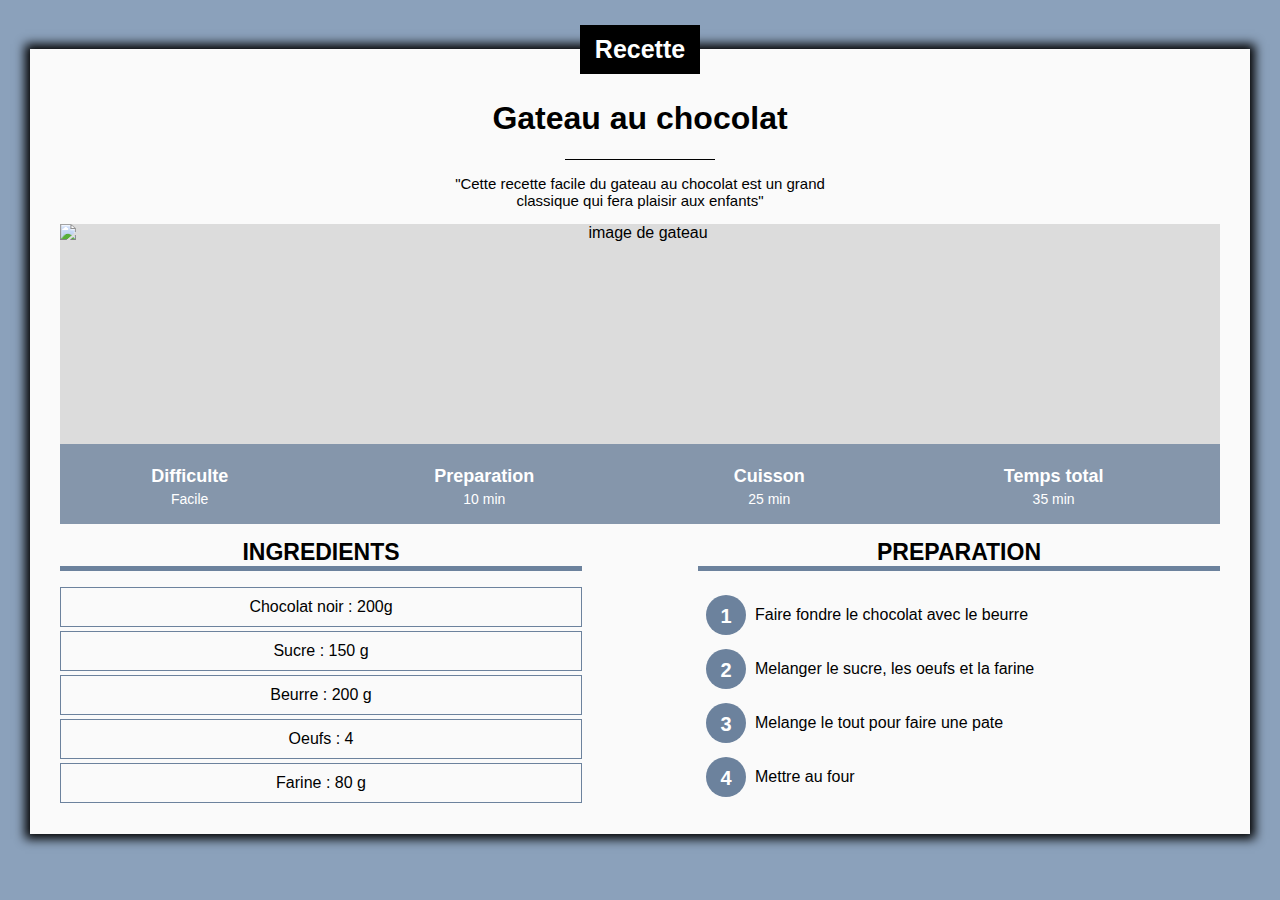
==== index.html @ fa538b4d "Add files via upload" ====
<!DOCTYPE html>
<head>
    <title>Exercice Gateau</title>
    <meta charset="utf-8">
    <link rel="styleSheet" href="style.css" >
        
</head>
<body>
    
    <div class="center cath">
        <p class="cathegorie">Recette</p>
    </div> 
    <div class="contenir">   
        <h1 class="titre">Gateau au chocolat</h1>
        <div class="separateur">
        </div>
        <div class="center">
            <p class="description">"Cette recette facile du gateau au chocolat est un grand classique qui fera plaisir aux enfants"</p>

        </div>
        <div class="info" >
            <img class="center info" src="images/gateau.jpg" alt="image de gateau">
            <table  class="info">
                <thead>
                    <tr>
                        <th>Difficulte</th>
                        <th>Preparation</th>
                        <th>Cuisson</th>
                        <th>Temps total</th>
                    </tr>
                </thead>
                <tbody>
                    <tr>
                        <td>Facile</td>
                        <td>10 min</td>
                        <td>25 min</td>
                        <td>35 min</td>
                    </tr>
                </tbody>
            </table>
        </div>
       
        <div >
            <div class="colonne1 colonne">
                <h1>Ingredients</h1>
                <div class="ingredients">
                    <p>Chocolat noir : 200g</p>
                    <P>Sucre : 150 g</p>
                    <P>Beurre : 200 g</p>
                    <p>Oeufs : 4</p>
                    <p>Farine : 80 g</p>
                
                </div>
            </div>
            <div class="colonne2 colonne">
                <h1>Preparation</h1>
                <table class="preparation" >
                    <tr><td ><p class="numero">1</p></td><td >Faire fondre le chocolat avec le beurre</td> </tr>
                    <tr ><td><p class="numero">2</p></td><td>Melanger le sucre, les oeufs et la farine</td> </tr>
                    <tr ><td><p class="numero">3</p></td><td>Melange le tout  pour faire une pate</td> </tr>
                    <tr><td><p class="numero">4</p></td><td>Mettre au four</td></tr>    
                </table>
                   
                 
                
            </div>
           
        </div>
    </div>
    
</body>
---- style.css ----
body{
    background-color: #8BA1BB;
    font-family: Arial, Helvetica, sans-serif;
    margin: 0px;
}
p.cathegorie{
    background-color: #000000;
    color: white;
    display: inline-block;
    font-size: 25px;
    width: 100px;
    font-weight: bold;
    padding: 10px;

}

.center{
    text-align: center;
    width: 100%;



}
div.contenir{
background-color: rgb(250, 250, 250);   
margin: 30px;
padding: 30px;
box-shadow: 0 0 10px 5px;

}
h1.titre{
    text-align: center;

}
p.description{
    width: 400px;
    display: inline-block;
    font-size: 15px;

}
div.cath{
    margin-bottom: -80px;
}
div.description{
    text-align: center;
}
div.separateur{
    width: 150px;
    height: 1px;
    background-color: black;
    margin: auto;

}

div.info{
position: relative;

}
table.info{
    position: absolute;
    bottom: 0;
    width: 100%;
    color:white;
    background-color: #6C829DC5;
    height: 80px;

}

table.info td{
    text-align: center;
    font-size: 14px;
    vertical-align: top;
}
table.info th{
    font-size: 18px;
    vertical-align: bottom;
    padding-top: 20px;
}
img.info{
    display: block;
    min-width: 400px;
    object-fit: cover;
    min-height: 300px;
    background-color: gainsboro;
}
div.colonne1,div.colonne2{
    width: 45%;
}


div.colonne h1{
    text-align: center;
    font-size:23px;
    text-transform: uppercase;
    border-bottom: 5px solid #6C829D;
    
}
div.colonne1{
display: inline-block;
margin-right: 10%;
}
div.colonne2{
float: right;
}

div.ingredients p{
    border: 1px solid #6C829D;
    text-align: center;
    padding: 10px;
    margin-top: 4px;
    margin-bottom: 1px;
}
table.preparation .numero{
    background-color: #6C829D;
;
    width: 40px;
    height: 40px;
    border-radius: 100%;
    text-align: center;
    color: white;
    padding: 10px;
    font-size: 20px;
    font-weight: bold;
    box-sizing: border-box;
    vertical-align: top;
    margin: 5px;
}
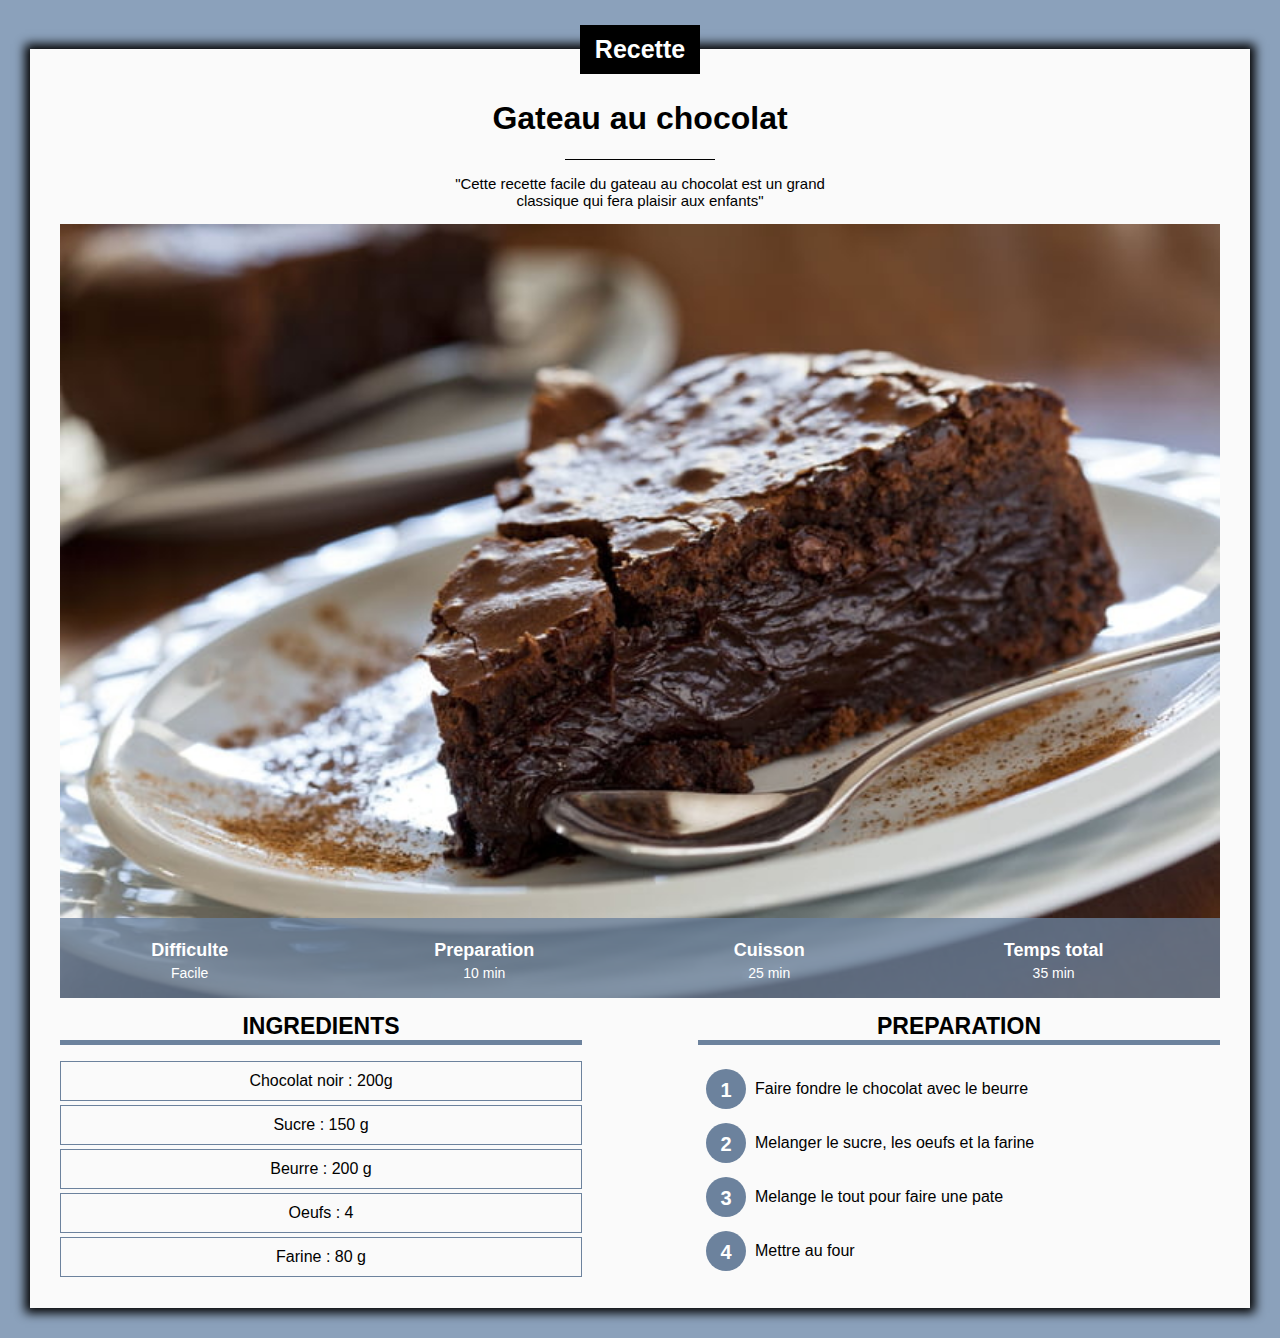
==== commit f25022ed: "Update index.html" ====
--- a/index.html
+++ b/index.html
@@ -19,7 +19,7 @@
 
         </div>
         <div class="info" >
-            <img class="center info" src="images/gateau.jpg" alt="image de gateau">
+            <img class="center info" src="gateau.jpg" alt="image de gateau">
             <table  class="info">
                 <thead>
                     <tr>
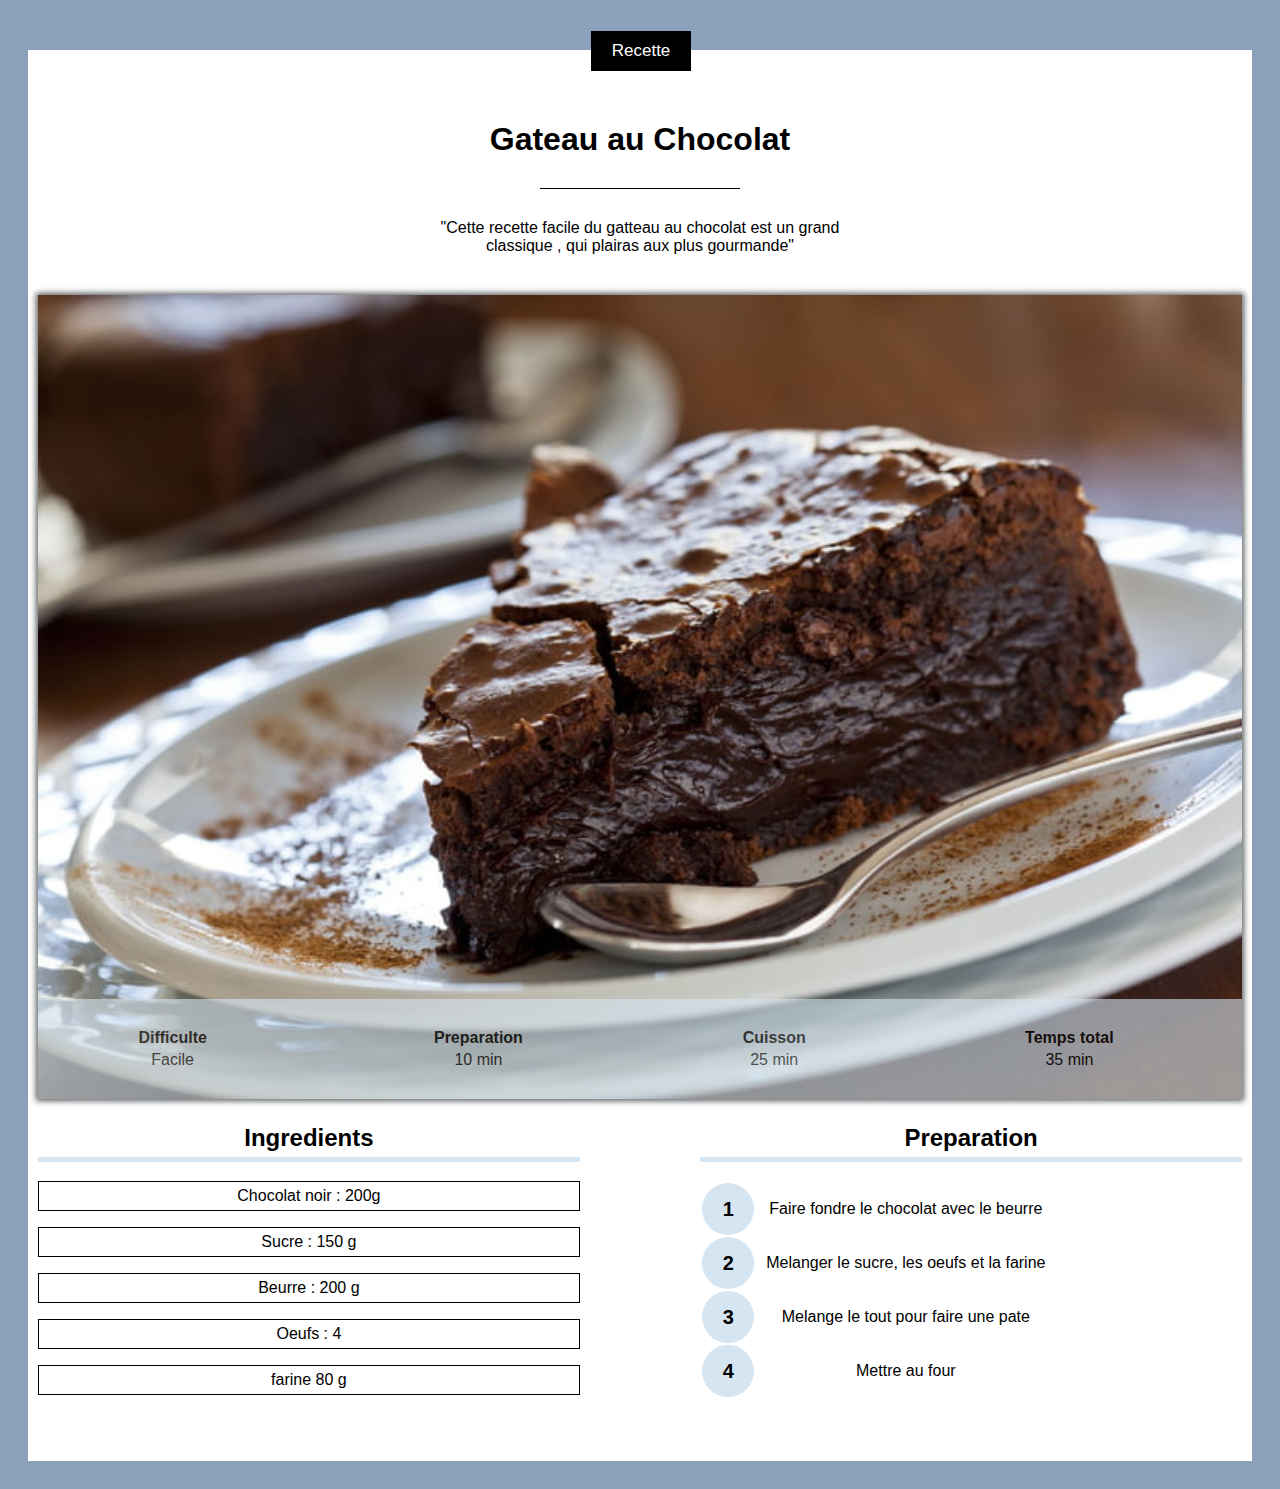
==== commit f7300ded: "Add files via upload" ====
--- a/index.html
+++ b/index.html
@@ -1,72 +1,91 @@
 <!DOCTYPE html>
-<head>
-    <title>Exercice Gateau</title>
-    <meta charset="utf-8">
-    <link rel="styleSheet" href="style.css" >
-        
-</head>
-<body>
-    
-    <div class="center cath">
-        <p class="cathegorie">Recette</p>
-    </div> 
-    <div class="contenir">   
-        <h1 class="titre">Gateau au chocolat</h1>
-        <div class="separateur">
+<html>
+    <head>
+        <title>Recette</title>
+        <meta  charset="utf-8">
+        <link rel="stylesheet" href="style.css">
+        <meta name="viewport" content="width=device-width, initial-scale=1.0">
+
+         
+    </head>
+    <body>
+        <div class="categorie">
+            <P class="center ">Recette</P>
         </div>
-        <div class="center">
-            <p class="description">"Cette recette facile du gateau au chocolat est un grand classique qui fera plaisir aux enfants"</p>
+        <div class="contenair">
+            <h1 class="center">Gateau au Chocolat</h1>
+            <div class="separateur"></div>
+            <div class="description center">
+                <p class="center">"Cette recette facile du gatteau au chocolat est un grand classique ,
+                    qui plairas aux plus gourmande"</p>
 
-        </div>
-        <div class="info" >
-            <img class="center info" src="gateau.jpg" alt="image de gateau">
-            <table  class="info">
-                <thead>
+            </div>
+            <div class="image">
+                <img s src="gateau.jpg" alt="image gatteau">
+
+                <table>
                     <tr>
                         <th>Difficulte</th>
                         <th>Preparation</th>
                         <th>Cuisson</th>
-                        <th>Temps total</th>
+                        <th>Temps total</th>    
                     </tr>
-                </thead>
-                <tbody>
                     <tr>
                         <td>Facile</td>
                         <td>10 min</td>
                         <td>25 min</td>
                         <td>35 min</td>
                     </tr>
-                </tbody>
-            </table>
-        </div>
-       
-        <div >
-            <div class="colonne1 colonne">
-                <h1>Ingredients</h1>
-                <div class="ingredients">
+                   
+                </table>    
+            </div>
+            <div class="coll">
+                <div class="colonne1 ">
+                    <h2>Ingredients</h2>
                     <p>Chocolat noir : 200g</p>
-                    <P>Sucre : 150 g</p>
-                    <P>Beurre : 200 g</p>
+                    <p>Sucre : 150 g</p>
+                    <p>Beurre : 200 g</p>
                     <p>Oeufs : 4</p>
-                    <p>Farine : 80 g</p>
-                
+                    <p>farine 80 g</p>
+                </div> 
+                <div class="colonne2">
+                    <h2>Preparation</h2>
+                        <table>
+                            <tr>
+                                <th class="numero">1</th>
+                            
+                                <td class="num">Faire fondre le chocolat avec le beurre</td>
+                               
+                            </tr>
+                            <tr>
+                                <p>
+                                <th class="numero">2</th>
+                            
+                                <td class="num">Melanger le sucre, les oeufs et la farine</td>
+                                </p>  
+                            </tr>    
+                            <tr>
+                            <p>
+                                <th  class="numero">3</th>
+                            
+                                <td class="num">Melange le tout  pour faire une pate</td>
+                            </p>         
+                            </tr>
+                            <tr>
+                            <p>
+                                <th class="numero">4</th>
+                                <td class="num">Mettre au four</td>
+                            </p> 
+                            </tr>   
+                        </table>
+                            
+                    
+                    
                 </div>
             </div>
-            <div class="colonne2 colonne">
-                <h1>Preparation</h1>
-                <table class="preparation" >
-                    <tr><td ><p class="numero">1</p></td><td >Faire fondre le chocolat avec le beurre</td> </tr>
-                    <tr ><td><p class="numero">2</p></td><td>Melanger le sucre, les oeufs et la farine</td> </tr>
-                    <tr ><td><p class="numero">3</p></td><td>Melange le tout  pour faire une pate</td> </tr>
-                    <tr><td><p class="numero">4</p></td><td>Mettre au four</td></tr>    
-                </table>
-                   
-                 
-                
-            </div>
-           
+               
+            
         </div>
-    </div>
-    
-</body>
-
+        
+    </body>
+</html>--- a/style.css
+++ b/style.css
@@ -1,127 +1,189 @@
+
+*{
+}
 body{
-    background-color: #8BA1BB;
+    background-color: rgb(139, 161, 187);
+    padding: 20px;
     font-family: Arial, Helvetica, sans-serif;
-    margin: 0px;
-}
-p.cathegorie{
-    background-color: #000000;
-    color: white;
-    display: inline-block;
-    font-size: 25px;
-    width: 100px;
-    font-weight: bold;
-    padding: 10px;
 
 }
 
+
+div.contenair{
+    background-color: white;
+    font-family: Arial, Helvetica, sans-serif;
+    padding: 50px 10px;
+
+}
+div.categorie{
+    background-color: black;
+    margin: 0px 40%;
+    font-size: 17px;
+    width: 100px;
+    padding: 0px;
+    display: inline-block;
+    margin-bottom: -25px;
+    overflow: auto;
+    color: #fff;
+
+}
+div.categorie p{
+    margin: 10px;
+}
+div.contenair h1{
+}
 .center{
-    text-align: center;
-    width: 100%;
+
+    text-align: center;  
+             
+                    
+}
 
 
-
-}
-div.contenir{
-background-color: rgb(250, 250, 250);   
-margin: 30px;
-padding: 30px;
-box-shadow: 0 0 10px 5px;
-
-}
-h1.titre{
-    text-align: center;
-
-}
-p.description{
+div.description{
     width: 400px;
-    display: inline-block;
-    font-size: 15px;
-
-}
-div.cath{
-    margin-bottom: -80px;
-}
-div.description{
-    text-align: center;
-}
-div.separateur{
-    width: 150px;
-    height: 1px;
-    background-color: black;
     margin: auto;
 
 }
 
-div.info{
-position: relative;
+.separateur{
+    width: 200px;
+    border-bottom: 1px solid black;
+    margin: 30px auto;
 
 }
-table.info{
-    position: absolute;
-    bottom: 0;
-    width: 100%;
-    color:white;
-    background-color: #6C829DC5;
-    height: 80px;
+div.image{
+
+    margin-top: 40px;
+ 
+    position: relative;
 
 }
+div.image img {
 
-table.info td{
+   box-shadow: 0px 0px 6px 2px rgb(90, 93, 95);
+   object-fit: cover;
+   display: block;  
+   width: 100%;
+
+
+}
+div.image table{
+    position:absolute;
+    bottom: 0px;
+    width: 100%;
+    background-color: rgb(213, 229, 242);
+    opacity: 0.6;
     text-align: center;
-    font-size: 14px;
+    height: 100px;
+
+}
+div.image table th{
+    vertical-align: bottom;
+    font-weight: bold;
+
+}
+div.image table td{
     vertical-align: top;
+
 }
-table.info th{
-    font-size: 18px;
-    vertical-align: bottom;
-    padding-top: 20px;
+div.coll{
+    background-color: #fff;
+    width: 100%;
 }
-img.info{
+div.colonne1 h2{
+    padding: 5px;
+    border-bottom: 5px solid rgb(213, 229, 242);
+    text-align: center;
+
+}
+div.colonne1{
+    width: 100%;
     display: block;
-    min-width: 400px;
-    object-fit: cover;
-    min-height: 300px;
-    background-color: gainsboro;
+
+
 }
-div.colonne1,div.colonne2{
-    width: 45%;
+div.colonne1 P{
+border: 1PX solid black;
+padding: 5px;
+text-align: center;
+
+
+}
+div.colonne2{
+    width: 100%;
+
+}
+div.colonne2 h2{
+    padding: 5px;
+    border-bottom: 5px solid rgb(213, 229, 242);
+    text-align: center;
+
+}
+div.colonne2 .numero{
+    font-size: 20px;
+    background-color: rgb(213, 229, 242);
+    width: 50px;
+    border-radius: 100%;
+    height: 50px;
+}
+div.colonne2 .num{
+    text-align: center;
+    padding: 10px;
 }
 
 
-div.colonne h1{
+@media only screen and (min-width: 768px) {
+    div.categorie{
+        background-color: black;
+        margin: 3px 46%;
+        width: 100px;
+        margin-bottom: -25px;
+        display: inline-block;
+    
+    }
+    div.description{
+        width: 400px;
+        margin: auto;
+    
+    }
+    div.colonne1{
+        width: 45%;
+        margin-right: 10%;
+        display: inline-block;
+    
+    
+    }
+    div.colonne1 P{
+    border: 1PX solid black;
+    padding: 5px;
     text-align: center;
-    font-size:23px;
-    text-transform: uppercase;
-    border-bottom: 5px solid #6C829D;
+    
+    
+    }
+    div.colonne2{
+        float: right;
+        width: 45%;
+    
+    }
+    div.colonne2 h2{
+        padding: 5px;
+        border-bottom: 5px solid rgb(213, 229, 242);
+        text-align: center;
+    
+    }
+    div.colonne2 .numero{
+        font-size: 20px;
+        background-color: rgb(213, 229, 242);
+        width: 50px;
+        border-radius: 100%;
+        height: 50px;
+    }
+    div.colonne2 .num{
+        text-align: center;
+        padding: 10px;
+    }
+    
+    
     
 }
-div.colonne1{
-display: inline-block;
-margin-right: 10%;
-}
-div.colonne2{
-float: right;
-}
-
-div.ingredients p{
-    border: 1px solid #6C829D;
-    text-align: center;
-    padding: 10px;
-    margin-top: 4px;
-    margin-bottom: 1px;
-}
-table.preparation .numero{
-    background-color: #6C829D;
-;
-    width: 40px;
-    height: 40px;
-    border-radius: 100%;
-    text-align: center;
-    color: white;
-    padding: 10px;
-    font-size: 20px;
-    font-weight: bold;
-    box-sizing: border-box;
-    vertical-align: top;
-    margin: 5px;
-}
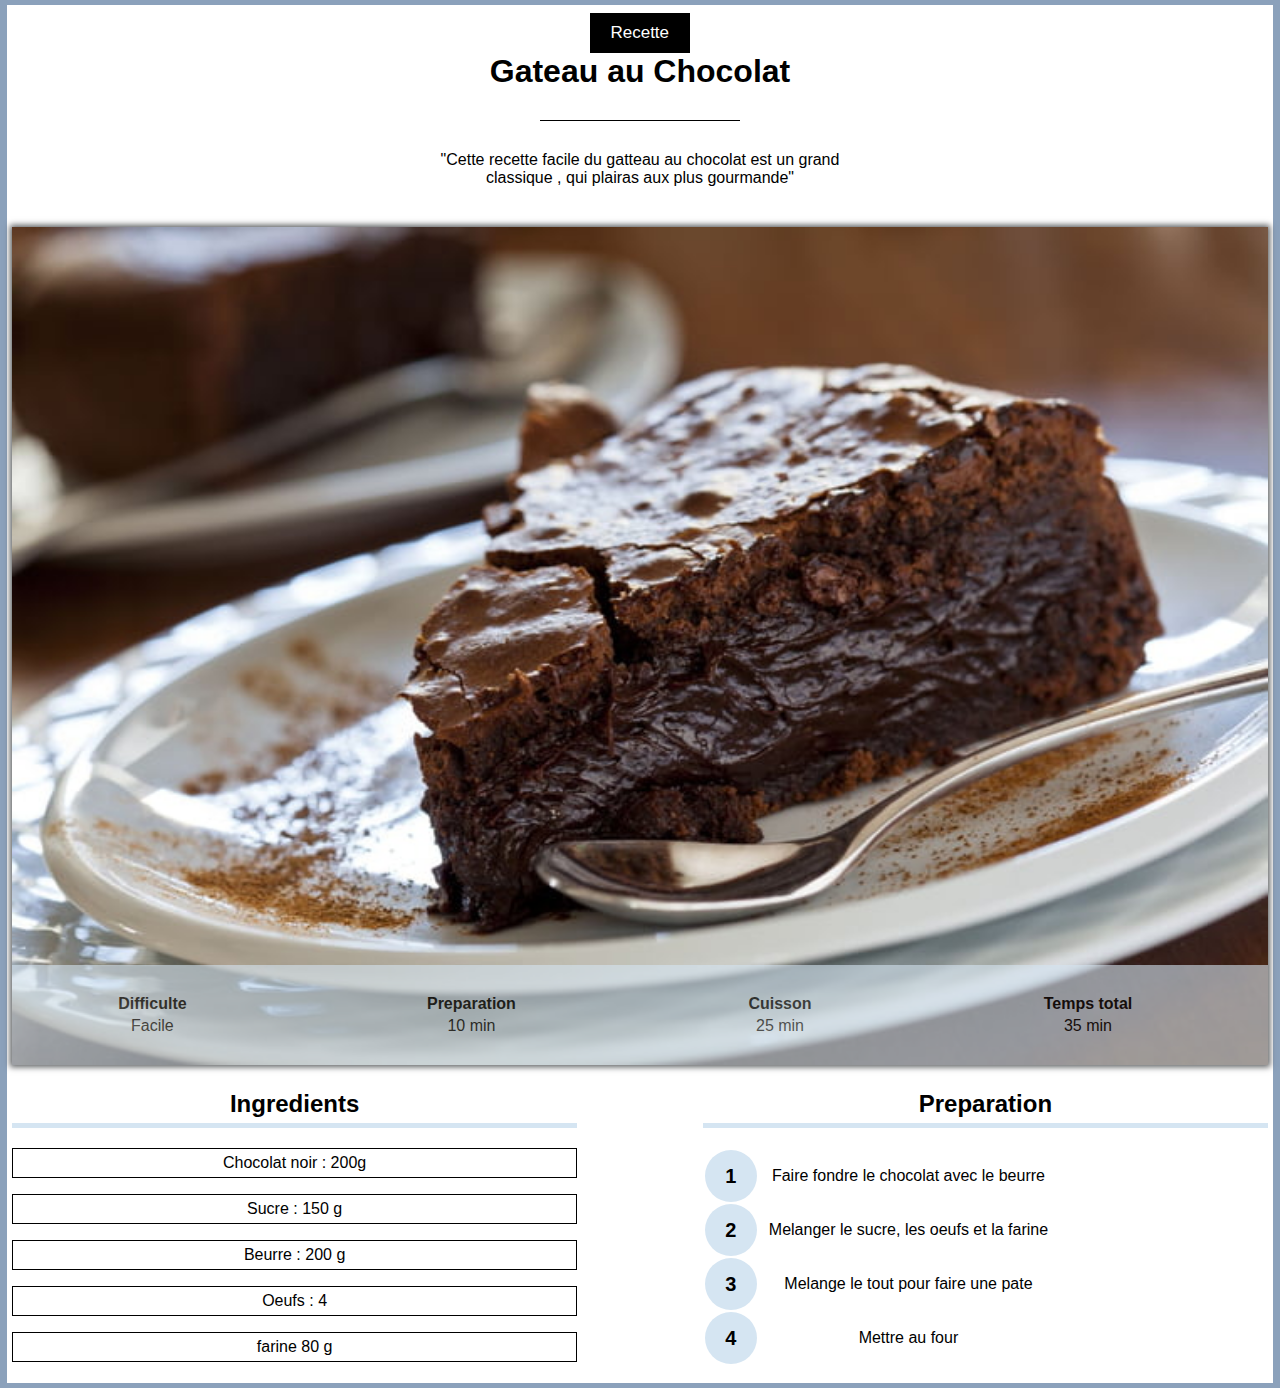
==== commit 98bfcbc9: "Add files via upload" ====
--- a/index.html
+++ b/index.html
@@ -9,10 +9,11 @@
          
     </head>
     <body>
-        <div class="categorie">
-            <P class="center ">Recette</P>
-        </div>
+        
         <div class="contenair">
+            <div class="categorie">
+                <P class="center ">Recette</P>
+            </div>
             <h1 class="center">Gateau au Chocolat</h1>
             <div class="separateur"></div>
             <div class="description center">
--- a/style.css
+++ b/style.css
@@ -3,8 +3,8 @@
 }
 body{
     background-color: rgb(139, 161, 187);
-    padding: 20px;
     font-family: Arial, Helvetica, sans-serif;
+    margin: 2px;
 
 }
 
@@ -12,17 +12,18 @@
 div.contenair{
     background-color: white;
     font-family: Arial, Helvetica, sans-serif;
-    padding: 50px 10px;
+    padding-top: 20px ;
+    padding: 5px;
+
+    margin: 5px;
 
 }
 div.categorie{
     background-color: black;
-    margin: 0px 40%;
+    margin: -20px 40%;
     font-size: 17px;
+    padding: 0px;
     width: 100px;
-    padding: 0px;
-    display: inline-block;
-    margin-bottom: -25px;
     overflow: auto;
     color: #fff;
 
@@ -41,7 +42,7 @@
 
 
 div.description{
-    width: 400px;
+    width: 100%;
     margin: auto;
 
 }
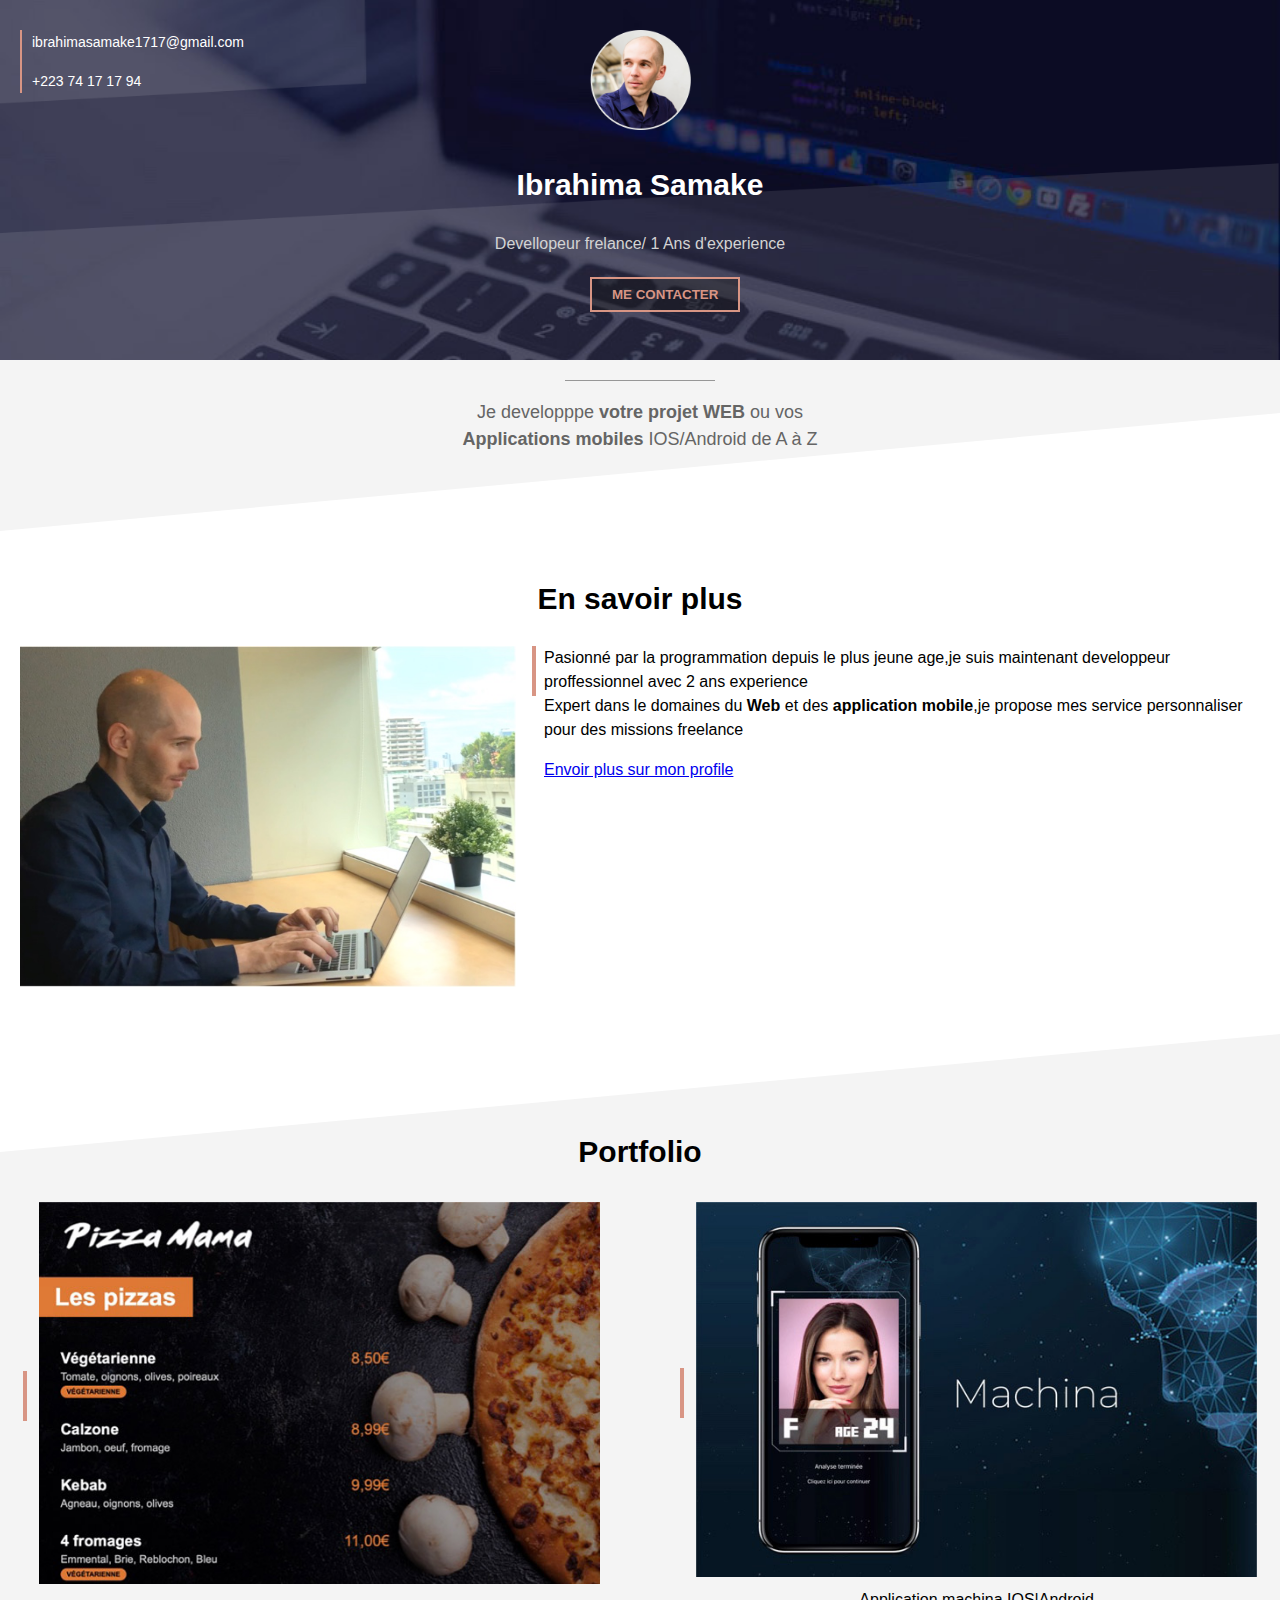
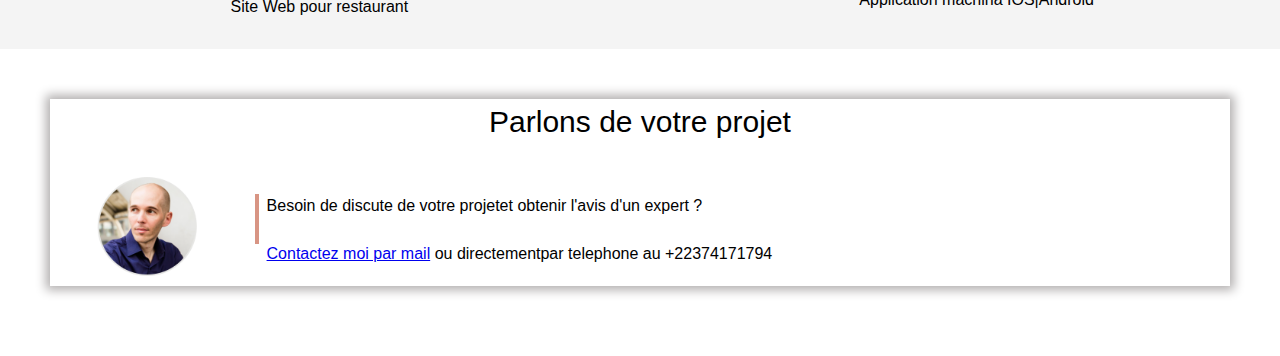
==== commit 687f2906: "Add files via upload" ====
--- a/index.html
+++ b/index.html
@@ -1,92 +1,100 @@
 <!DOCTYPE html>
-<html>
-    <head>
-        <title>Recette</title>
-        <meta  charset="utf-8">
-        <link rel="stylesheet" href="style.css">
-        <meta name="viewport" content="width=device-width, initial-scale=1.0">
+<html lang="en">
+<head>
+    <meta charset="UTF-8">
+    <meta http-equiv="X-UA-Compatible" content="IE=edge">
+    <meta name="viewport" content="width=device-width, initial-scale=1.0">
+    <title>Ibrahima Samake</title>
+    <link rel="stylesheet" href="style.css">
+</head>
+<body>
+    <!--COUVERTURE-->
+    <div class="cover">
+        
+        <img class="cover-profil" src="profile.png"/>
+        <h2>Ibrahima Samake</h2>
+        <p>Devellopeur frelance/ 1 Ans d'experience</p>
+        <button class="cover-button"><a href="#">ME CONTACTER</a></button>
 
-         
-    </head>
-    <body>
-        
-        <div class="contenair">
-            <div class="categorie">
-                <P class="center ">Recette</P>
+        <div class="cover-contact">
+            <P><a href="mailto:ibrahimasamake1717@gmail.com?subject=Contact%20depuis%20site%20web">ibrahimasamake1717@gmail.com</a></P>
+            <p><a href="tel:+22374171794">+223 74 17 17 94</a></p>
+        </div>
+       
+    </div>
+    <!--SECTION GRISE 1-->
+    <div class="section section-grise1 ">
+        <div class="separateur"></div>
+        <p>Je developppe <b>votre projet WEB</b> ou vos 
+         <b>Applications mobiles</b> IOS/Android de A à Z </p>
+    </div>
+    <!--SECTION blanc1 1-->
+    <div class="section section-blanc1 ">
+        <h2>En savoir plus</h2>
+        <img src="profile2.jpg" class="col40">
+
+        <div class="col60 floatright " style="padding-left: 16px; ">
+            <div class="text-avec-ligne-verticale">
+                <p>Pasionné par la programmation depuis le plus jeune age,je suis maintenant developpeur proffessionnel avec 2 ans experience<br>
+                    Expert dans le domaines du <b>Web</b> et des <b>application mobile</b>,je propose mes service personnaliser pour des missions freelance </p>
+                <a href="https://www.linkedin.com/in/ibrahima-samake-35184a248" target="_blank" >Envoir plus sur mon profile</a>
+            
             </div>
-            <h1 class="center">Gateau au Chocolat</h1>
-            <div class="separateur"></div>
-            <div class="description center">
-                <p class="center">"Cette recette facile du gatteau au chocolat est un grand classique ,
-                    qui plairas aux plus gourmande"</p>
+        </div>
+    </div>
+        <!--SECTION GRISE 2-->
 
-            </div>
-            <div class="image">
-                <img s src="gateau.jpg" alt="image gatteau">
-
-                <table>
+    <div class="section section-grise2" style="">
+        <h2>Portfolio</h2>
+            <table class="col_portfolio" style="display: inline-block; ">
+                <tr>
+                    <td><div class="bare-vertical"></div></td>
+                    <td><img  style="width: 100%;" src="project1small.jpg"></td>
+                </tr>
+                <tr>
+                    <td></td>
+                    <td style="text-align: center;">Site Web pour restaurant</td>
+                </tr>
+            </table>
+            <table class="col_portfolio floatright">
+                <tr>
+                    <td><div class="bare-vertical"></div></td>
+                    <td><img  style="width: 100%;" src="project2small.jpg"></td>
+                </tr>
+                <tr>
+                    <td></td>
+                    <td style="text-align: center;">Application machina IOS|Android</td>
+                </tr>
+            </table>      
+    </div>
+     <!--SECTION blanc1 2-->
+        <div class="section section-blanc2" style="width: 100%;">
+            <div class="frame">
+                <p class="frame-title">Parlons de votre projet</p>
+                <table style="width:100%">
                     <tr>
-                        <th>Difficulte</th>
-                        <th>Preparation</th>
-                        <th>Cuisson</th>
-                        <th>Temps total</th>    
+                        <td valign="top" align="center"><img  class="" src="profile.png "  width="100px">
+                        </td>
+                        <td>
+                            <div  style="padding-left: 10px;"  >
+                                <div class=" text-avec-ligne-verticale">
+                                    <p>Besoin de discute de votre projetet obtenir l'avis d'un expert ?
+                                        <br><br>
+                                    <a href="#"> Contactez moi par mail</a> ou directementpar telephone au +22374171794 </p>
+                                </div>
+                            </div>    
+                        </td>
                     </tr>
-                    <tr>
-                        <td>Facile</td>
-                        <td>10 min</td>
-                        <td>25 min</td>
-                        <td>35 min</td>
-                    </tr>
-                   
                 </table>    
             </div>
-            <div class="coll">
-                <div class="colonne1 ">
-                    <h2>Ingredients</h2>
-                    <p>Chocolat noir : 200g</p>
-                    <p>Sucre : 150 g</p>
-                    <p>Beurre : 200 g</p>
-                    <p>Oeufs : 4</p>
-                    <p>farine 80 g</p>
-                </div> 
-                <div class="colonne2">
-                    <h2>Preparation</h2>
-                        <table>
-                            <tr>
-                                <th class="numero">1</th>
-                            
-                                <td class="num">Faire fondre le chocolat avec le beurre</td>
-                               
-                            </tr>
-                            <tr>
-                                <p>
-                                <th class="numero">2</th>
-                            
-                                <td class="num">Melanger le sucre, les oeufs et la farine</td>
-                                </p>  
-                            </tr>    
-                            <tr>
-                            <p>
-                                <th  class="numero">3</th>
-                            
-                                <td class="num">Melange le tout  pour faire une pate</td>
-                            </p>         
-                            </tr>
-                            <tr>
-                            <p>
-                                <th class="numero">4</th>
-                                <td class="num">Mettre au four</td>
-                            </p> 
-                            </tr>   
-                        </table>
-                            
-                    
-                    
-                </div>
-            </div>
-               
             
-        </div>
+            
+        </div>    
+            
+            
+           
         
-    </body>
+        
+    </div>
+</body>
 </html>--- a/style.css
+++ b/style.css
@@ -1,190 +1,192 @@
-
 *{
+    box-sizing: border-box;
+}
+:root{
+    --color1:#D89584;
+    --color2:#F4F4F4;
 }
 body{
-    background-color: rgb(139, 161, 187);
+    margin: 0px;
+    padding: 0px;
     font-family: Arial, Helvetica, sans-serif;
-    margin: 2px;
+    line-height: 1.5;
+}
+div.cover{
+    background :url(cover_overlay.png) no-repeat center/100% 100%,url(cover.jpg) no-repeat center/cover;
+    position: relative;
+    height: 360px;
+}
+.cover-profil{
+
+    height: 100px;
+    position: relative;
+    left: 50%;
+    margin-left: -50px;
+    margin-top: 30px;
+}
+div.cover p{
+    text-align: center;
+    color:lightgray ;
+}
+
+  
+ 
+ 
+.cover h2{
+    
+    color: #fff;
+    
+} 
+div.cover-contact{
+    position: absolute;
+    top: 0px;
+    border-left: 2px solid var(--color1);
+    margin-left: 20px;
+    margin-top: 30px;
+    padding-left: 10px;
 
 }
-
-
-div.contenair{
-    background-color: white;
-    font-family: Arial, Helvetica, sans-serif;
-    padding-top: 20px ;
-    padding: 5px;
-
-    margin: 5px;
+div.cover-contact p {
+    text-align: left;
+    margin-top: 0px;
+    margin-bottom: 0px;
+   
 
 }
-div.categorie{
-    background-color: black;
-    margin: -20px 40%;
-    font-size: 17px;
-    padding: 0px;
-    width: 100px;
-    overflow: auto;
+div.cover-contact p:first-child{
+    margin-bottom: 15px;
+}
+div.cover-contact a {
+    color:#fff;
+    font-size: 14px;
+    text-decoration: none;
+}
+.cover-button{
+    position: relative;
+    left: 50%;
+    margin-left: -50px;
+    margin-top: 5px;
+    padding: 8px 20px;
+    border: 2px solid var(--color1);
+    background-color: #16151569;
+
+    
+
+}
+.cover-button a {
+    text-decoration: none;
+    color: var(--color1);
+    font-weight: bold;
+}
+.cover-button:hover{
+    border: 2px solid #fff;
+}
+.cover-button a:hover{
     color: #fff;
 
 }
-div.categorie p{
-    margin: 10px;
-}
-div.contenair h1{
-}
-.center{
-
-    text-align: center;  
-             
-                    
+.section{
+    padding-right: 20px;
+    padding-left: 20px;
+    padding-bottom:40px;
+    padding-top: 20px;
+    overflow: auto;
 }
 
-
-div.description{
-    width: 100%;
-    margin: auto;
+.section-grise1{
+    background:  url(triangle2white.svg) no-repeat center bottom/100%   ;
+    background-color: var(--color2);
+    padding-top: 20px ;
+    padding-bottom: 60px;
+}
+ection-blanc1{
+}
+.section-grise2{
+    background:  url(triangle1white.svg) no-repeat center top/100% ;
+    background-color: var(--color2);
+    padding-top: 70px ;
+    padding-bottom: 20px;
+}
+.section-blanc2{
 
 }
+h2{
+    text-align: center;
+    color: #000000;
+    font-size: 30px;
+} 
 
 .separateur{
-    width: 200px;
-    border-bottom: 1px solid black;
-    margin: 30px auto;
+    position: relative;
+    background-color: #979797;
+    width: 150px;
+    height: 1px;
+    left: 50%;
+    margin-left:-75px;
+}
+.section-grise1 P{
+    font-size: 18px;
+    width: 370px;
+    text-align: center;
+    margin-left:  auto;
+    margin-right: auto;
+    color: #656565 ;
 
 }
-div.image{
-
-    margin-top: 40px;
- 
-    position: relative;
+span{
+    font-weight: bold;
+}
+.col40{
+    width: 40%;
 
 }
-div.image img {
+.floatright{
+    float: right;
+}
+.col60{
 
-   box-shadow: 0px 0px 6px 2px rgb(90, 93, 95);
-   object-fit: cover;
-   display: block;  
-   width: 100%;
-
+    width: 60%;
+}
+div.text-avec-ligne-verticale{
+   
+    border-left: 4px solid var(--color1);
+    padding-left: 8px;
+    height: 50px;
+    display: inline-block;
+    
+}
+div.text-avec-ligne-verticale p{
+    margin-top:0px;
+    padding-top: 0px;
+    
+}
+div.bare-vertical{
+    background-color: var(--color1);
+    height: 50px;
+    width: 4px;
+    margin-right: 8px;
 
 }
-div.image table{
-    position:absolute;
-    bottom: 0px;
-    width: 100%;
-    background-color: rgb(213, 229, 242);
-    opacity: 0.6;
-    text-align: center;
-    height: 100px;
-
+.section-blanc2{
+   
 }
-div.image table th{
-    vertical-align: bottom;
-    font-weight: bold;
-
+.col_portfolio{
+    width: 47%;
 }
-div.image table td{
-    vertical-align: top;
-
+.frame{
+    
+    margin-top: 10px;
+    margin-bottom: 30px;
+    margin-right: 30px;
+    margin-left: 30px;
+    background-color: #fff;
+    box-shadow: 0px 0px 10px 4px #b1aeae;
 }
-div.coll{
-    background-color: #fff;
-    width: 100%;
-}
-div.colonne1 h2{
-    padding: 5px;
-    border-bottom: 5px solid rgb(213, 229, 242);
+.frame-title{
+    font-size: 30px;
     text-align: center;
 
 }
-div.colonne1{
-    width: 100%;
-    display: block;
-
-
-}
-div.colonne1 P{
-border: 1PX solid black;
-padding: 5px;
-text-align: center;
-
-
-}
-div.colonne2{
-    width: 100%;
-
-}
-div.colonne2 h2{
-    padding: 5px;
-    border-bottom: 5px solid rgb(213, 229, 242);
-    text-align: center;
-
-}
-div.colonne2 .numero{
-    font-size: 20px;
-    background-color: rgb(213, 229, 242);
-    width: 50px;
-    border-radius: 100%;
-    height: 50px;
-}
-div.colonne2 .num{
-    text-align: center;
-    padding: 10px;
-}
-
-
-@media only screen and (min-width: 768px) {
-    div.categorie{
-        background-color: black;
-        margin: 3px 46%;
-        width: 100px;
-        margin-bottom: -25px;
-        display: inline-block;
-    
-    }
-    div.description{
-        width: 400px;
-        margin: auto;
-    
-    }
-    div.colonne1{
-        width: 45%;
-        margin-right: 10%;
-        display: inline-block;
-    
-    
-    }
-    div.colonne1 P{
-    border: 1PX solid black;
-    padding: 5px;
-    text-align: center;
-    
-    
-    }
-    div.colonne2{
-        float: right;
-        width: 45%;
-    
-    }
-    div.colonne2 h2{
-        padding: 5px;
-        border-bottom: 5px solid rgb(213, 229, 242);
-        text-align: center;
-    
-    }
-    div.colonne2 .numero{
-        font-size: 20px;
-        background-color: rgb(213, 229, 242);
-        width: 50px;
-        border-radius: 100%;
-        height: 50px;
-    }
-    div.colonne2 .num{
-        text-align: center;
-        padding: 10px;
-    }
-    
-    
-    
-}
+.frame img{
+padding-top: 0px;
+}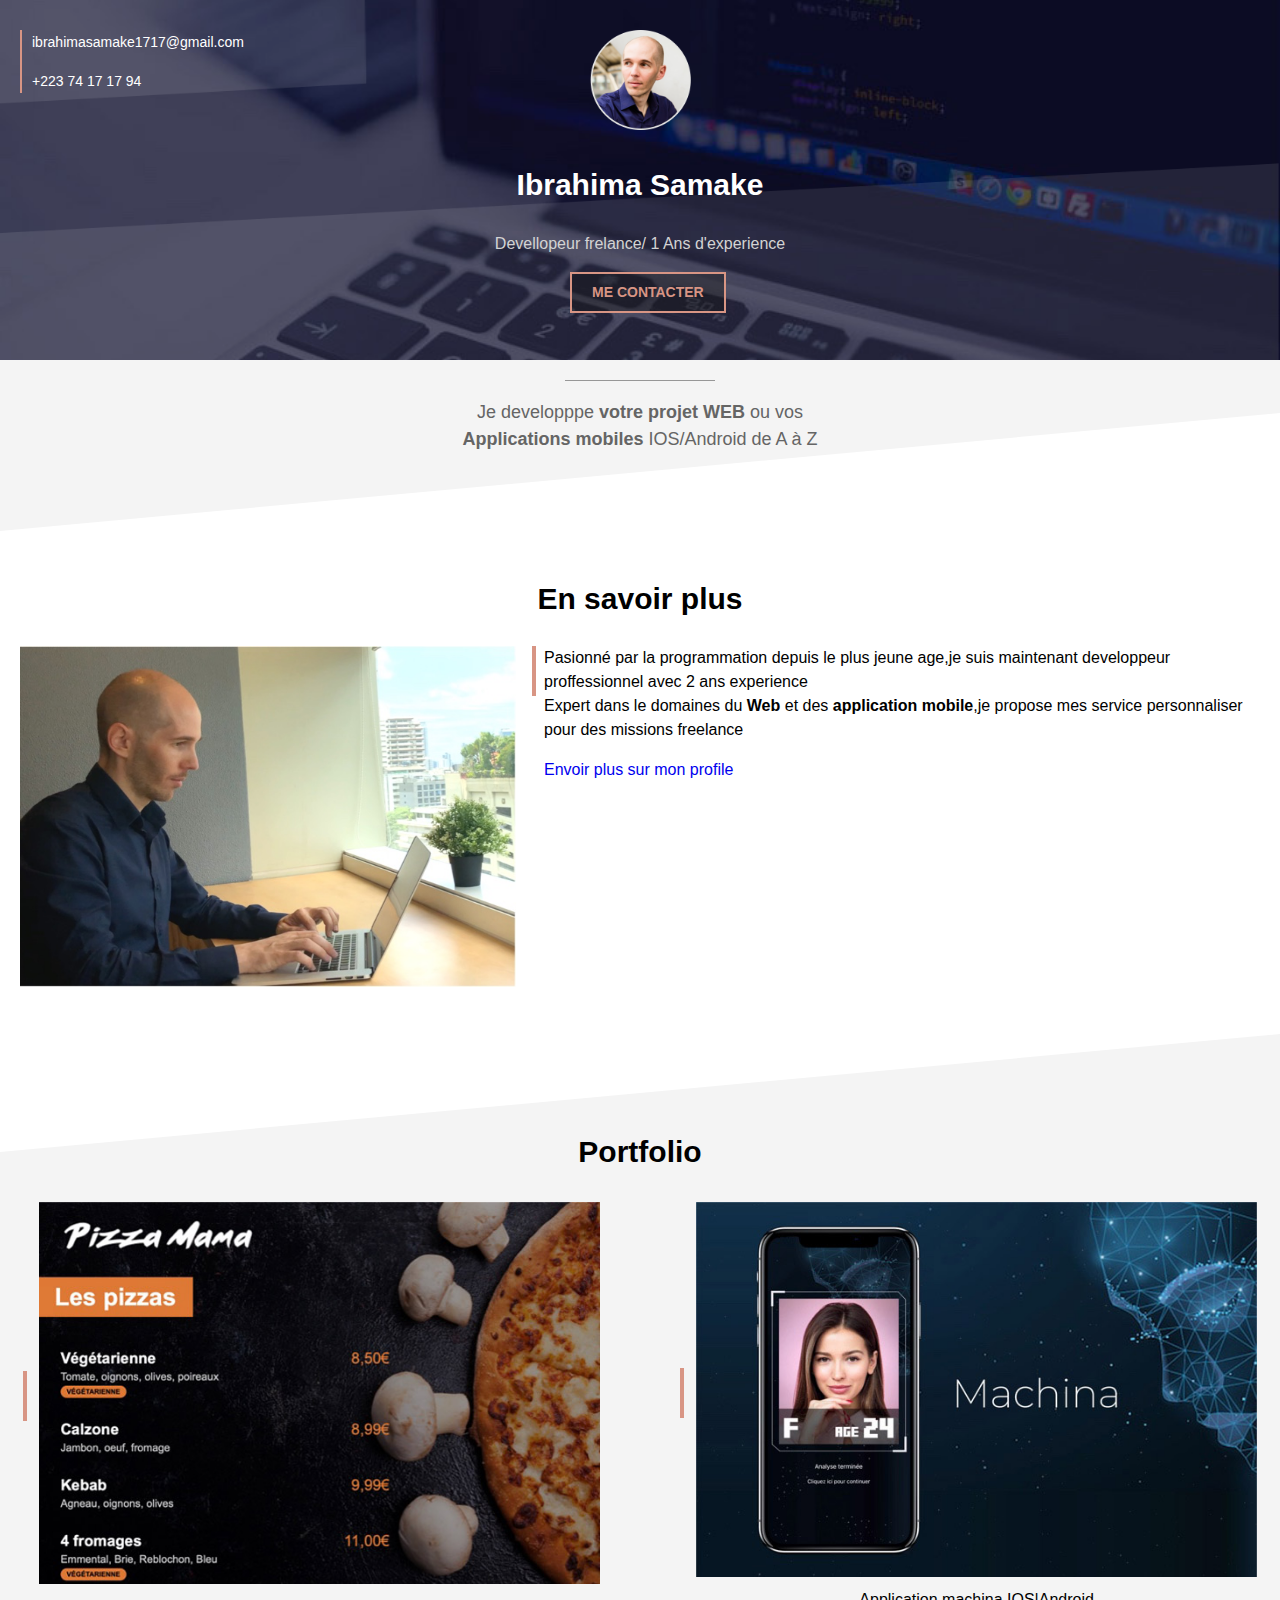
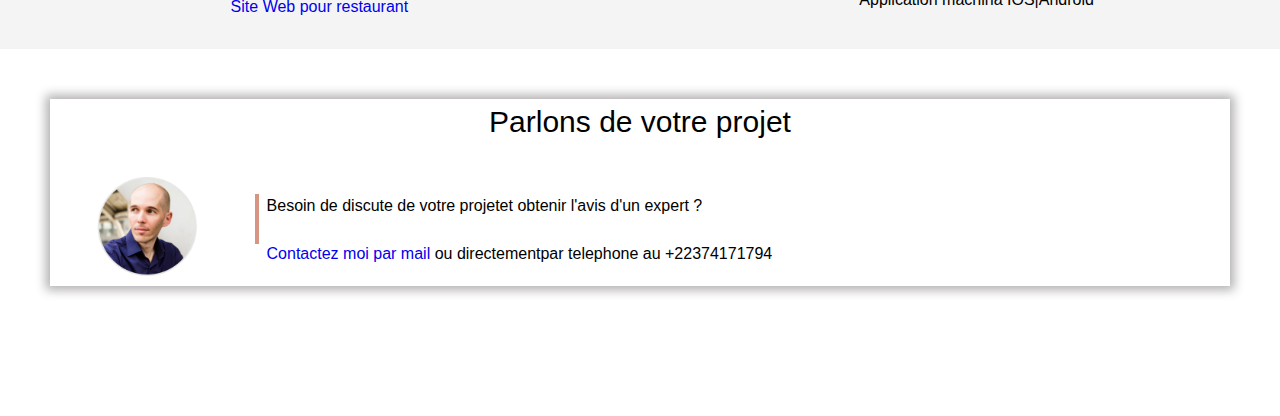
==== commit c0d24b4b: "Add files via upload" ====
--- a/index.html
+++ b/index.html
@@ -9,12 +9,12 @@
 </head>
 <body>
     <!--COUVERTURE-->
-    <div class="cover">
+    <div class="cover" style="position:relative ;">
         
         <img class="cover-profil" src="profile.png"/>
         <h2>Ibrahima Samake</h2>
         <p>Devellopeur frelance/ 1 Ans d'experience</p>
-        <button class="cover-button"><a href="#">ME CONTACTER</a></button>
+         <a class="cover-button" href="#" style="position: absolute ;left: 50%; margin-left: -70px;">ME CONTACTER</a>
 
         <div class="cover-contact">
             <P><a href="mailto:ibrahimasamake1717@gmail.com?subject=Contact%20depuis%20site%20web">ibrahimasamake1717@gmail.com</a></P>
@@ -49,11 +49,11 @@
             <table class="col_portfolio" style="display: inline-block; ">
                 <tr>
                     <td><div class="bare-vertical"></div></td>
-                    <td><img  style="width: 100%;" src="project1small.jpg"></td>
+                    <td><a id="restaurant" href="portfolio-site-restaurant.html"><img  style="width: 100%;" src="project1small.jpg"></a></td>
                 </tr>
                 <tr>
                     <td></td>
-                    <td style="text-align: center;">Site Web pour restaurant</td>
+                    <td style="text-align: center;"><a id="restaurant" href="portfolio-site-restaurant.html">Site Web pour restaurant</a></td>
                 </tr>
             </table>
             <table class="col_portfolio floatright">
@@ -69,31 +69,8 @@
     </div>
      <!--SECTION blanc1 2-->
         <div class="section section-blanc2" style="width: 100%;">
-            <div class="frame">
-                <p class="frame-title">Parlons de votre projet</p>
-                <table style="width:100%">
-                    <tr>
-                        <td valign="top" align="center"><img  class="" src="profile.png "  width="100px">
-                        </td>
-                        <td>
-                            <div  style="padding-left: 10px;"  >
-                                <div class=" text-avec-ligne-verticale">
-                                    <p>Besoin de discute de votre projetet obtenir l'avis d'un expert ?
-                                        <br><br>
-                                    <a href="#"> Contactez moi par mail</a> ou directementpar telephone au +22374171794 </p>
-                                </div>
-                            </div>    
-                        </td>
-                    </tr>
-                </table>    
-            </div>
-            
-            
-        </div>    
-            
-            
-           
-        
+            <iframe src="contact-frame.html" scrolling="no"></iframe>
+
         
     </div>
 </body>
--- a/style.css
+++ b/style.css
@@ -61,22 +61,23 @@
     font-size: 14px;
     text-decoration: none;
 }
-.cover-button{
-    position: relative;
-    left: 50%;
-    margin-left: -50px;
-    margin-top: 5px;
+ .cover-button{
     padding: 8px 20px;
     border: 2px solid var(--color1);
     background-color: #16151569;
-
-    
-
-}
-.cover-button a {
     text-decoration: none;
     color: var(--color1);
     font-weight: bold;
+    font-size: 14px;
+
+    
+
+}
+a{
+    text-decoration: none;
+}
+.cover-button a {
+    
 }
 .cover-button:hover{
     border: 2px solid #fff;
@@ -189,4 +190,54 @@
 }
 .frame img{
 padding-top: 0px;
+}
+/****portfolioheader**/
+.portfolio-header{
+    background: url(header.jpg) no-repeat  center/cover ;
+    color: #F4F4F4;
+    padding-left: 20px;
+    height: 90px;
+    padding-right: 20px;
+    position: relative;
+
+
+    
+} 
+.header-title{
+    font-size:22px ;
+    margin-top: 16px;
+
+}
+h1{
+    margin-top: 0px;
+    font-size: 46px;
+    text-align: center;
+    margin-bottom: 0px;
+    padding-bottom: 0px;
+}
+.section-grise1 h2{
+    margin-top: 0px;
+    margin-bottom: 0px;
+    padding-top: 0px;
+    font-size: 22px;
+}
+.description{
+    margin-top: 20px;
+    margin-right: 20px;
+    margin-left:20px;
+    padding-left: 40px;
+    padding-right: 40px
+    
+}
+iframe{
+    border: none;
+    width: 100%;
+    height: 300px;
+}
+.description img{
+    width: 70%;
+    max-width: 600px;
+}   
+.phover:hover{
+    text-decoration: underline 2px   #4287cb ;
 }